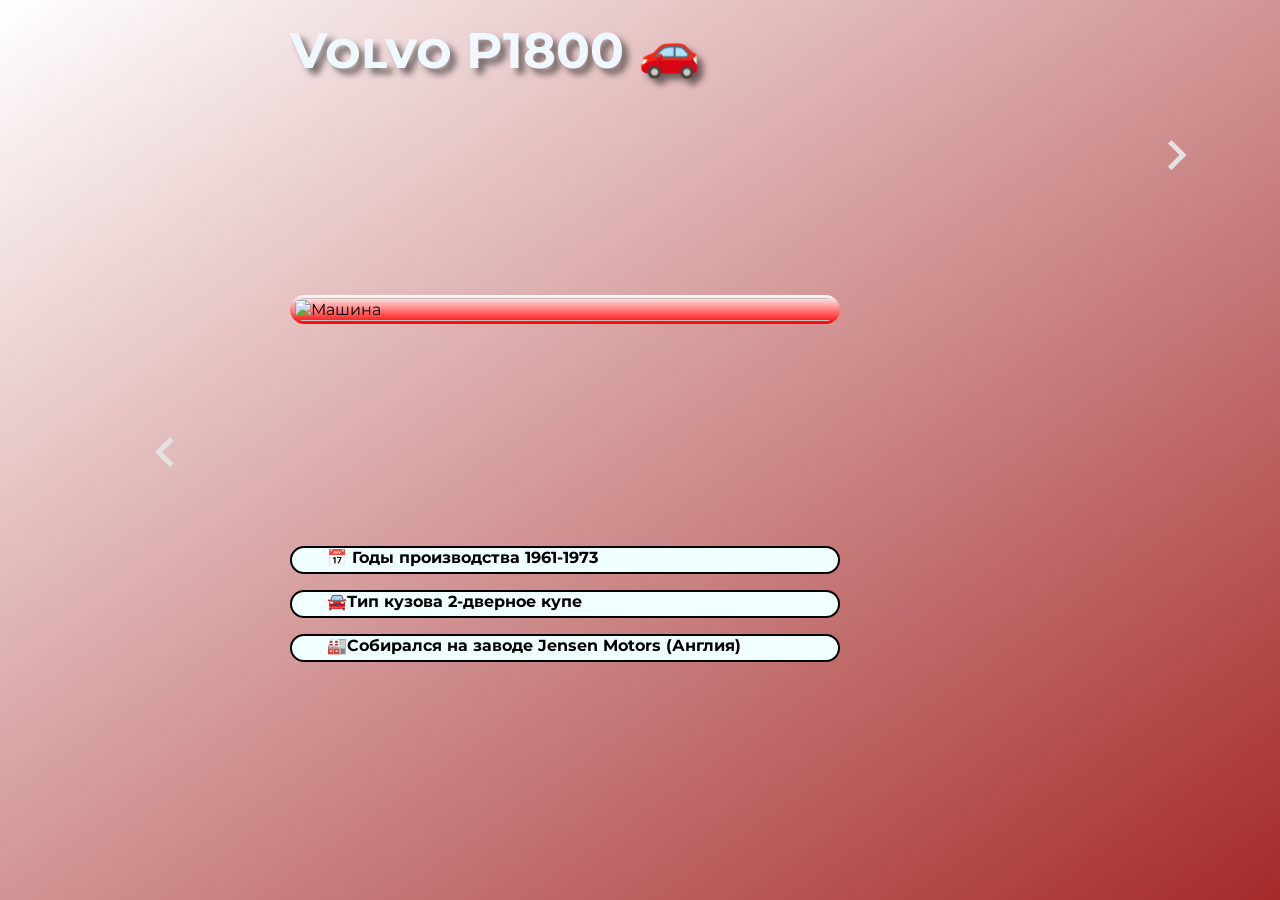
==== index.html @ a9452d6e "Add files via upload" ====
<html lang="en">
<head>
    <link rel="icon" href="./icon.ico">
    <link rel="preconnect" href="https://fonts.googleapis.com">
    <link rel="preconnect" href="https://fonts.gstatic.com" crossorigin>
    <link href="https://fonts.googleapis.com/css2?family=Montserrat:ital,wght@0,100..900;1,100..900&display=swap" rel="stylesheet">
    <link rel="stylesheet" href="./visual.css">
    <meta charset="UTF-8">
    <meta name="viewport" content="width=device-width, initial-scale=1.0">
    
    <title>Volvo</title>
</head>
    
    

<body class="Volvo">
    <h1>Volvo P1800 🚗</h1>
    
    <div class="car-block">
    <button  id="l"><a href="./index0.html"><svg xmlns="http://www.w3.org/2000/svg" height="24px" viewBox="0 -960 960 960" width="24px" fill="#e3e3e3"><path d="M560-240 320-480l240-240 56 56-184 184 184 184-56 56Z"/></svg></a></button>
    
    <img class="Volvo" src="./img/4cd4fc50406a11f18cd6f636873211fd.jpg" alt="Машина">
    <button id="r"><a href="./index2.html"><svg xmlns="http://www.w3.org/2000/svg" height="24px" viewBox="0 -960 960 960" width="24px" fill="#e3e3e3"><path d="M504-480 320-664l56-56 240 240-240 240-56-56 184-184Z"/></svg>   </a></button>
    </div>
    
    <p>📅 Годы производства 1961-1973</p>
    <p>🚘Тип кузова 2-дверное купе</p>
    <p>🏭Собирался на заводе Jensen Motors (Англия)</p>
    
    
</body>
</html>
---- visual.css ----
body{
    font-family: "Montserrat", sans-serif;
    max-width: 400px;
    margin: 20px auto;
    
    
    
    
    
    
    
    
}
body.Volvo{
    background:linear-gradient(to bottom right,white,brown);

}
body.Ford{
    background:linear-gradient(to bottom right, white,black);


}
body.Aston{
    background:linear-gradient(to bottom right, white,blue);


}


h1{
    
    font-size:50px;
    font-variant:small-caps;
    color: aliceblue;
    margin-left: -150;
    text-shadow: 6px 6px 6px rgba(0,0,0,0.5);

}
p{
    font-weight: bold;
    margin-left: -150px;
    background-color:azure ;
    border:2px solid black;
    border-radius: 20px;
    padding-left: 35px;
    padding-bottom: 5px;


}

img{
    width: 190%;
    max-width: 800px;
    display: block;
    margin:0 auto;
    border-radius: 50px;
    margin-top:-400;
    margin-left: -150;
    transition: transform 0.3s ease, opacity 0.3s ease;
    border: 3px solid rgba(245, 245, 220, 0);
    
    
}
img:hover {
    transform: scale(1.02);
    
    
}
img.Aston{
    
    background: linear-gradient(white,blue) border-box;

}
img.Volvo{
    
    background: linear-gradient(white,red) border-box;
    
}
img.Ford{
    
    background: linear-gradient(white,black) border-box;
    
}
    

#l {
    background-color:rgba(0, 255, 255, 0);
    border-color: rgba(255, 255, 255, 0);
    border-radius: 20px;
    font-weight: bold;
    margin-left: -130;
    margin-top:120;
    zoom: 2.5;
    font-family:'Segoe UI', Tahoma, Geneva, Verdana, sans-serif;
    
}
#r {
    background-color:rgba(0, 255, 255, 0);
    border-color: rgba(255, 255, 255, 0);
    border-radius: 20px;
    font-weight: bold;
    margin-left: 275;
    margin-top:-300;
    zoom: 2.5;
    font-family:'Segoe UI', Tahoma, Geneva, Verdana, sans-serif;
    
}

   




.car-block {
    display: flex;
    align-items: center;    /* центрирует по вертикали */
    gap: 20px;              /* расстояние между кнопкой и картинкой */
    flex-wrap: wrap;        /* чтобы на телефоне не ломалось */
}
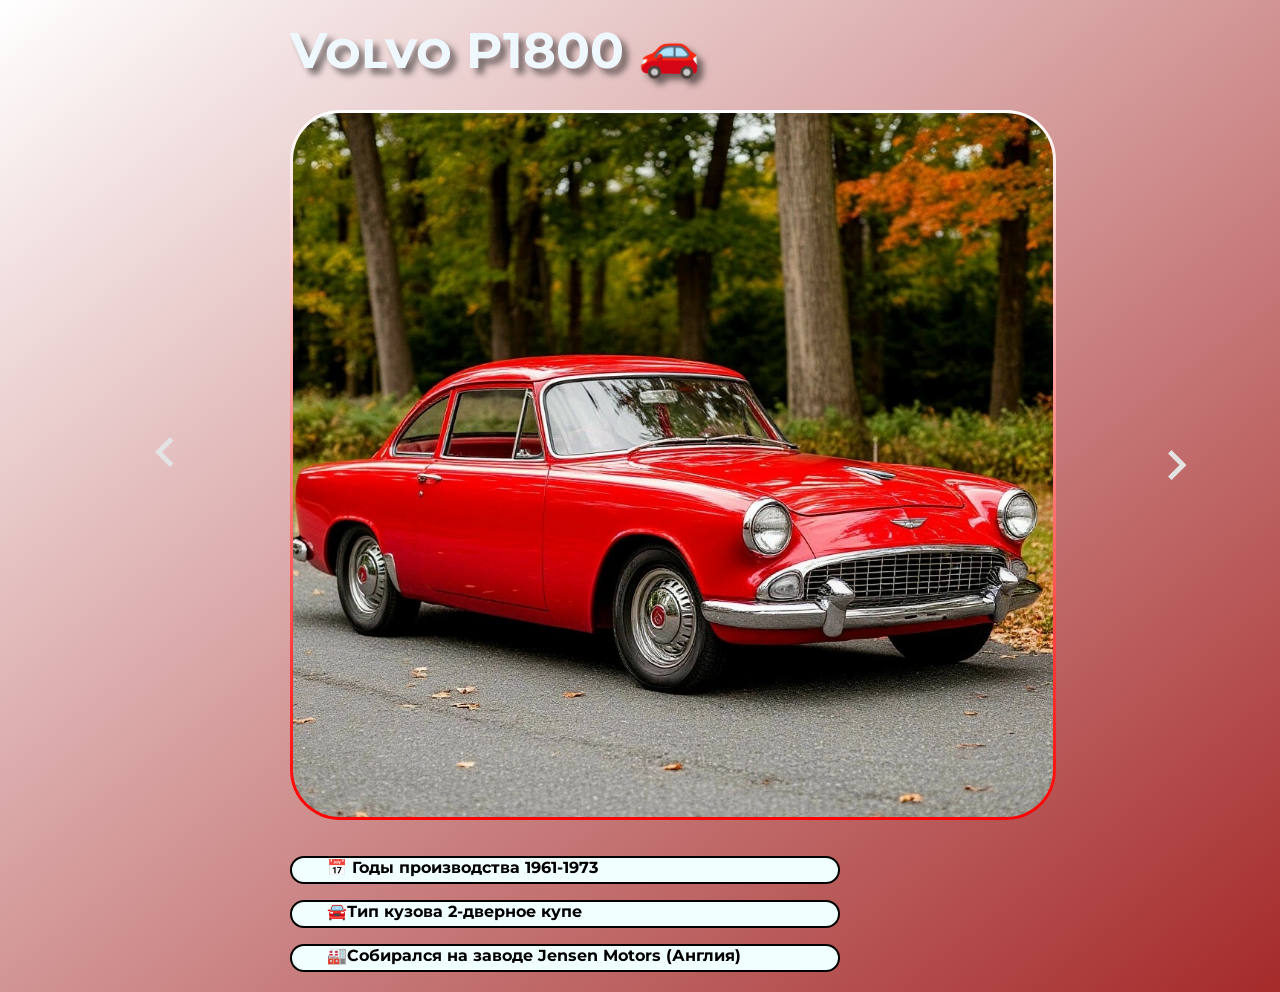
==== commit 4badc353: "Update index.html" ====
--- a/index.html
+++ b/index.html
@@ -1,6 +1,6 @@
 <html lang="en">
 <head>
-    <link rel="icon" href="./icon.ico">
+    <link rel="icon" href="./img/icon.ico">
     <link rel="preconnect" href="https://fonts.googleapis.com">
     <link rel="preconnect" href="https://fonts.gstatic.com" crossorigin>
     <link href="https://fonts.googleapis.com/css2?family=Montserrat:ital,wght@0,100..900;1,100..900&display=swap" rel="stylesheet">
@@ -29,4 +29,4 @@
     
     
 </body>
-</html>+</html>
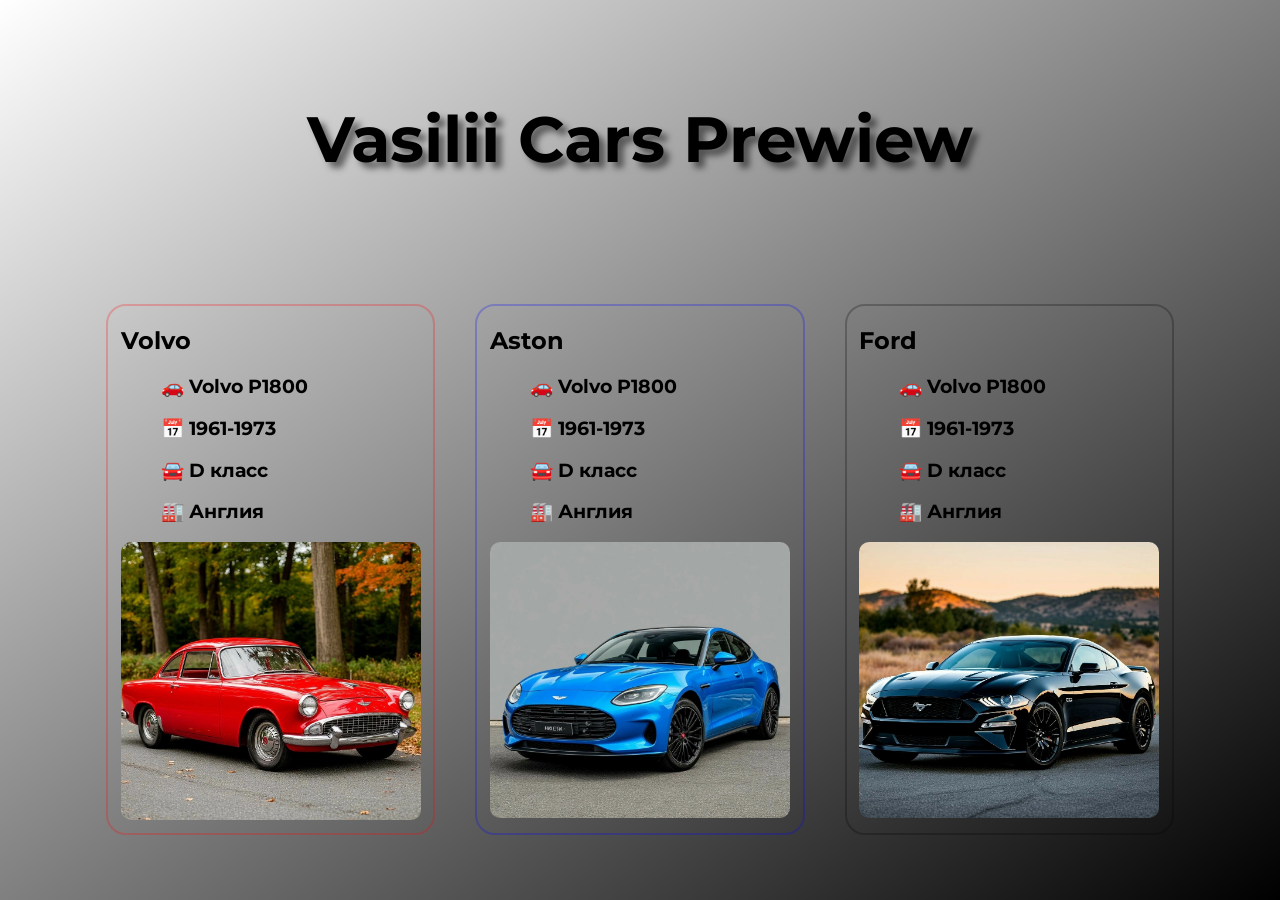
==== commit 143234f8: "Add files via upload" ====
--- a/index.html
+++ b/index.html
@@ -1,32 +1,52 @@
 <html lang="en">
 <head>
-    <link rel="icon" href="./img/icon.ico">
     <link rel="preconnect" href="https://fonts.googleapis.com">
     <link rel="preconnect" href="https://fonts.gstatic.com" crossorigin>
     <link href="https://fonts.googleapis.com/css2?family=Montserrat:ital,wght@0,100..900;1,100..900&display=swap" rel="stylesheet">
-    <link rel="stylesheet" href="./visual.css">
+    <link rel="icon" href="./icon.ico">
+    <link rel="stylesheet" href="./test.css">
     <meta charset="UTF-8">
     <meta name="viewport" content="width=device-width, initial-scale=1.0">
-    
-    <title>Volvo</title>
+    <title>Document</title>
 </head>
-    
-    
+<body class="Home">
+    <div class="h1">
+    <h1>Vasilii Cars Prewiew</h1>
+    </div>
 
-<body class="Volvo">
-    <h1>Volvo P1800 🚗</h1>
-    
-    <div class="car-block">
-    <button  id="l"><a href="./index0.html"><svg xmlns="http://www.w3.org/2000/svg" height="24px" viewBox="0 -960 960 960" width="24px" fill="#e3e3e3"><path d="M560-240 320-480l240-240 56 56-184 184 184 184-56 56Z"/></svg></a></button>
-    
-    <img class="Volvo" src="./img/4cd4fc50406a11f18cd6f636873211fd.jpg" alt="Машина">
-    <button id="r"><a href="./index2.html"><svg xmlns="http://www.w3.org/2000/svg" height="24px" viewBox="0 -960 960 960" width="24px" fill="#e3e3e3"><path d="M504-480 320-664l56-56 240 240-240 240-56-56 184-184Z"/></svg>   </a></button>
+    <div class="cart">
+        <div class="card1">
+            <a href="./index1.html"><h2 class="volvoh2">Volvo</h2>
+            <ul class="volvoul">
+            <h3>🚗  Volvo P1800</h3>
+            <h3>📅  1961-1973</h3>
+            <h3>🚘  D класс</h3>
+            <h3>🏭  Англия</h3>
+            </ul>
+            <img src="./img/4cd4fc50406a11f18cd6f636873211fd.jpg"  alt="Car"></a>
+        </div>
+        <div class="card2">
+            <a href="./index0.html"><h2 class="astonh2">Aston</h2>
+            <ul class="astonul">
+            <h3>🚗  Volvo P1800</h3>
+            <h3>📅  1961-1973</h3>
+            <h3>🚘  D класс</h3>
+            <h3>🏭  Англия</h3>
+            </ul>
+            <img src="./img/./e6cc6380407a11f1becf4e21b4fbdc23.jpg" alt="Car"></a>
+        </div>
+        <div class="card3">
+            <a href="./index2.html"><h2 class="fordh2">Ford</h2>
+            <ul class="fordul">
+            <h3>🚗  Volvo P1800</h3>
+            <h3>📅  1961-1973</h3>
+            <h3>🚘  D класс</h3>
+            <h3>🏭  Англия</h3>
+            </ul>
+            <img src="./img/must.jpg" alt="Car"></a>
+        </div>
     </div>
-    
-    <p>📅 Годы производства 1961-1973</p>
-    <p>🚘Тип кузова 2-дверное купе</p>
-    <p>🏭Собирался на заводе Jensen Motors (Англия)</p>
-    
+   
     
 </body>
-</html>
+</html>
--- a/test.css
+++ b/test.css
@@ -0,0 +1,95 @@
+
+
+
+body.Home{
+    background:linear-gradient(to bottom right,white  ,gray ,black);
+    font-family: "Montserrat", sans-serif;
+
+
+
+
+}
+.h1{
+    
+    margin-top:100px;
+    text-shadow: 6px 6px 6px rgba(0,0,0,0.5);
+    font-size: 200%;
+    text-align: center;
+}
+.Home a{      color: black;
+        text-decoration: none;
+    
+    
+    
+
+
+}
+
+
+
+.card1,.card2,.card3{
+    
+
+    
+    border-radius: 20px;
+    padding-left: 1%;
+    padding-right: 1%;
+    padding-bottom: 1%;
+    
+    
+}  
+.card1{
+    border: 2px solid rgba(255, 0, 0, 0.245);
+    transition: transform 0.3s ease, opacity 0.3s ease;
+    
+    
+    
+}
+.card1:hover {
+    transform: scale(1.02);
+}
+.card2:hover {
+    transform: scale(1.02);
+}
+.card3:hover {
+    transform: scale(1.02);
+}
+
+.card2{
+    border: 2px solid rgba(0, 0, 255, 0.245);
+    transition: transform 0.3s ease, opacity 0.3s ease;
+}
+.card3{
+    border: 2px solid rgba(0, 0, 0, 0.245);
+    transition: transform 0.3s ease, opacity 0.3s ease;
+
+}
+    
+    
+.fordh1m{
+
+    white-space: nowrap;
+}
+    
+    
+
+
+
+.cart{
+    margin-top: 10%;
+    gap:40px;
+    display: flex;
+    flex-wrap: wrap;
+    justify-content: center;
+    
+    
+}
+.cart img{
+    width: 100%;
+    max-width: 300px;
+    width:fit-content;
+    height: auto;
+    border: 2px solid rgba(red, green, blue, alpha);
+    border-radius: 10px;
+    
+}
